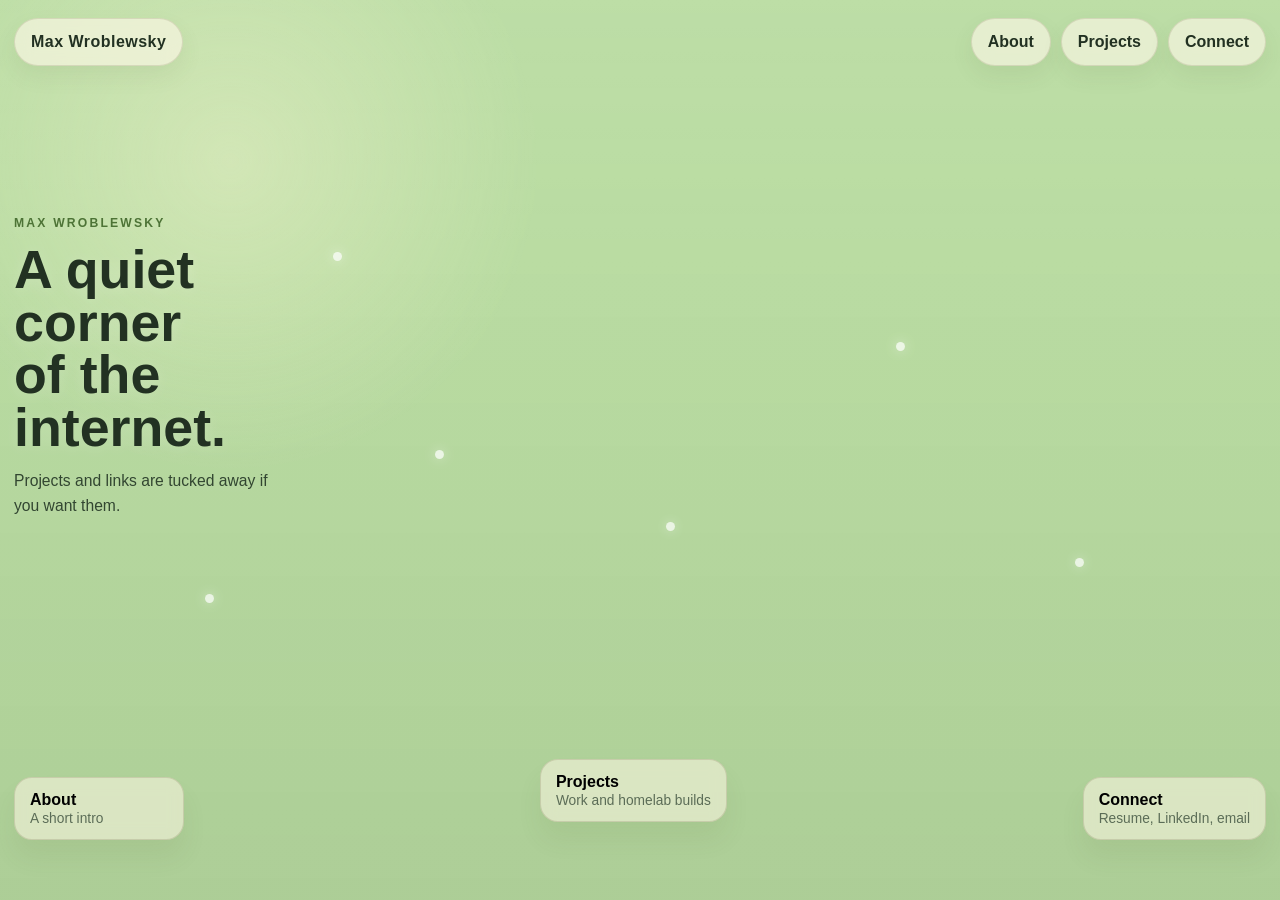
==== index.html @ dcedbb0b "Use uploaded background image and soften hero copy" ====
<!DOCTYPE html>
<html lang="en">
<head>
  <meta charset="UTF-8" />
  <meta name="viewport" content="width=device-width, initial-scale=1" />
  <title>Max Wroblewsky</title>
  <meta
    name="description"
    content="A scenic personal website for Max Wroblewsky with projects, contact links, and a garden-inspired visual design."
  />
  <link rel="stylesheet" href="style.css?v=13" />
</head>
<body>
  <div class="scene" aria-hidden="true">
    <div class="scene-image"></div>
    <div class="scene-overlay"></div>
    <div class="drift-petals">
      <span></span>
      <span></span>
      <span></span>
      <span></span>
      <span></span>
      <span></span>
    </div>
  </div>

  <header class="site-header">
    <a class="brand-chip" href="#home">Max Wroblewsky</a>
    <nav class="scene-nav" aria-label="Primary">
      <button class="chip-button" type="button" data-open="about-dialog">About</button>
      <button class="chip-button" type="button" data-open="projects-dialog">Projects</button>
      <button class="chip-button" type="button" data-open="connect-dialog">Connect</button>
    </nav>
  </header>

  <main class="page" id="home">
    <section class="scene-copy" aria-label="Welcome">
      <p class="eyebrow">Max Wroblewsky</p>
      <h1>A quiet corner of the internet.</h1>
      <p class="scene-description">
        Projects and links are tucked away if you want them.
      </p>
    </section>

    <div class="marker-row">
      <button class="path-marker" type="button" data-open="about-dialog">
        <span class="marker-label">About</span>
        <span class="marker-note">A short intro</span>
      </button>

      <button class="path-marker path-marker-featured" type="button" data-open="projects-dialog">
        <span class="marker-label">Projects</span>
        <span class="marker-note">Work and homelab builds</span>
      </button>

      <button class="path-marker" type="button" data-open="connect-dialog">
        <span class="marker-label">Connect</span>
        <span class="marker-note">Resume, LinkedIn, email</span>
      </button>
    </div>
  </main>

  <dialog class="garden-dialog" id="about-dialog" aria-labelledby="about-title">
    <article class="dialog-shell">
      <button class="dialog-close" type="button" aria-label="Close">X</button>
      <div class="dialog-content">
        <p class="eyebrow">About</p>
        <h2 id="about-title">A little about me</h2>
        <div class="dialog-copy">
          <img class="dialog-avatar" src="./assets/headshots/headshot-main.jpg" alt="Photo of Max Wroblewsky" />
          <div>
            <p>
              I’m Max Wroblewsky, an IT professional based in Calgary, Alberta. My background includes
              technical support, networking, infrastructure, endpoint management, and cloud-related work.
            </p>
            <p>
              I also spend a lot of time learning through homelab projects and hands-on builds. This site
              is intentionally more atmosphere than portfolio, but the work is here if you want to wander into it.
            </p>
          </div>
        </div>
      </div>
    </article>
  </dialog>

  <dialog class="garden-dialog" id="projects-dialog" aria-labelledby="projects-title">
    <article class="dialog-shell">
      <button class="dialog-close" type="button" aria-label="Close">X</button>
      <div class="dialog-content">
        <div class="dialog-header">
          <div>
            <p class="eyebrow">Projects</p>
            <h2 id="projects-title">Small paths into the work</h2>
          </div>
          <div class="project-tabs" role="tablist" aria-label="Project categories">
            <button class="tab-button is-active" type="button" data-tab="work" role="tab" aria-selected="true">Work</button>
            <button class="tab-button" type="button" data-tab="personal" role="tab" aria-selected="false">Personal</button>
          </div>
        </div>

        <div class="project-grid">
          <button class="project-card" type="button" data-group="work" data-project="endpoint">
            <img src="./images/Intune.png" alt="Endpoint management project thumbnail" />
            <span class="project-card-body">
              <span class="project-title">Endpoint Management</span>
              <span class="project-meta">Device Management and Microsoft Defender</span>
            </span>
          </button>

          <button class="project-card" type="button" data-group="work" data-project="infrastructure">
            <img src="./images/client-infrastructure.png" alt="Infrastructure rebuild thumbnail" />
            <span class="project-card-body">
              <span class="project-title">Infrastructure Rebuild</span>
              <span class="project-meta">Office environment and networking</span>
            </span>
          </button>

          <button class="project-card" type="button" data-group="work" data-project="servicenow">
            <img src="./images/servicenow.jpg" alt="ServiceNow thumbnail" />
            <span class="project-card-body">
              <span class="project-title">ServiceNow Service Desk</span>
              <span class="project-meta">ITIL and ticket workflows</span>
            </span>
          </button>

          <button class="project-card" type="button" data-group="work" data-project="network">
            <img src="./images/ciscopt.jpg" alt="Network design thumbnail" />
            <span class="project-card-body">
              <span class="project-title">Enterprise Network Design</span>
              <span class="project-meta">Cisco and multi-site routing</span>
            </span>
          </button>

          <button class="project-card" type="button" data-group="work" data-project="azure">
            <img src="./images/msazure.png" alt="Azure thumbnail" />
            <span class="project-card-body">
              <span class="project-title">Cloud Transformation</span>
              <span class="project-meta">Azure and hybrid architecture</span>
            </span>
          </button>

          <button class="project-card" type="button" data-group="work" data-project="security">
            <img src="./images/paloalto.png" alt="Security thumbnail" />
            <span class="project-card-body">
              <span class="project-title">Network Security Design</span>
              <span class="project-meta">Palo Alto and threat intelligence</span>
            </span>
          </button>

          <button class="project-card" type="button" data-group="personal" data-project="proxmox" hidden>
            <img src="./images/proxmox-tree.png" alt="Proxmox thumbnail" />
            <span class="project-card-body">
              <span class="project-title">Proxmox Cluster</span>
              <span class="project-meta">RAID 10 and VM infrastructure</span>
            </span>
          </button>

          <button class="project-card" type="button" data-group="personal" data-project="plex" hidden>
            <img src="./images/plex-dashboard.jpg" alt="Plex thumbnail" />
            <span class="project-card-body">
              <span class="project-title">Plex Media Server</span>
              <span class="project-meta">Remote streaming and automation</span>
            </span>
          </button>

          <button class="project-card" type="button" data-group="personal" data-project="mailcow" hidden>
            <img src="./images/mailcow.jpg" alt="Mailcow thumbnail" />
            <span class="project-card-body">
              <span class="project-title">Mail Server</span>
              <span class="project-meta">Mailcow, backups, and hardening</span>
            </span>
          </button>

          <button class="project-card" type="button" data-group="personal" data-project="ai" hidden>
            <img src="./images/ai.png" alt="AI thumbnail" />
            <span class="project-card-body">
              <span class="project-title">AI / LLM</span>
              <span class="project-meta">Local text and image generation</span>
            </span>
          </button>

          <button class="project-card" type="button" data-group="personal" data-project="cisco-lab" hidden>
            <img src="./images/cisco-lab.png" alt="Cisco lab thumbnail" />
            <span class="project-card-body">
              <span class="project-title">Cisco Lab</span>
              <span class="project-meta">VLANs, trunking, and ACLs</span>
            </span>
          </button>
        </div>
      </div>
    </article>
  </dialog>

  <dialog class="garden-dialog" id="connect-dialog" aria-labelledby="connect-title">
    <article class="dialog-shell">
      <button class="dialog-close" type="button" aria-label="Close">X</button>
      <div class="dialog-content">
        <p class="eyebrow">Connect</p>
        <h2 id="connect-title">If you want the links, they’re here.</h2>
        <div class="link-stack">
          <a class="garden-link" href="mailto:max@wroblewsky.com">Email</a>
          <a class="garden-link" href="https://www.linkedin.com/in/max-wroblewsky-a6492a345/" target="_blank" rel="noopener">LinkedIn</a>
          <a class="garden-link" href="./assets/docs/Max-Wroblewsky-Resume.pdf" target="_blank" rel="noopener">Resume PDF</a>
          <span class="garden-location">Calgary, AB</span>
        </div>
      </div>
    </article>
  </dialog>

  <dialog class="garden-dialog project-detail-dialog" id="project-detail-dialog" aria-labelledby="project-detail-title">
    <article class="dialog-shell detail-shell">
      <button class="dialog-close" type="button" aria-label="Close">X</button>
      <div class="dialog-content detail-content">
        <div>
          <p class="eyebrow" id="project-detail-group">Project</p>
          <h2 id="project-detail-title"></h2>
          <p class="detail-meta" id="project-detail-meta"></p>
          <div id="project-detail-text"></div>
        </div>
        <figure class="detail-figure">
          <img id="project-detail-image" src="" alt="" />
          <figcaption id="project-detail-caption"></figcaption>
        </figure>
      </div>
    </article>
  </dialog>

  <script>
    const modalButtons = document.querySelectorAll("[data-open]");
    const dialogs = document.querySelectorAll(".garden-dialog");
    const tabButtons = document.querySelectorAll(".tab-button");
    const projectCards = document.querySelectorAll(".project-card");
    const detailDialog = document.getElementById("project-detail-dialog");
    const detailGroup = document.getElementById("project-detail-group");
    const detailTitle = document.getElementById("project-detail-title");
    const detailMeta = document.getElementById("project-detail-meta");
    const detailText = document.getElementById("project-detail-text");
    const detailImage = document.getElementById("project-detail-image");
    const detailCaption = document.getElementById("project-detail-caption");

    const projectData = {
      endpoint: {
        group: "Professional / Work Project",
        title: "Endpoint Management",
        meta: "Device Management and Microsoft Defender",
        image: "./images/Intune.png",
        alt: "Microsoft Intune and Defender configuration",
        caption: "Intune and Defender",
        paragraphs: [
          "Custom configured Intune policies and Microsoft Defender updates, strengthening endpoint security and compliance across user devices."
        ]
      },
      infrastructure: {
        group: "Professional / Work Project",
        title: "Client Office Infrastructure Rebuild",
        meta: "IT Infrastructure and Networking",
        image: "./images/client-infrastructure.png",
        alt: "Office networking and systems rebuild",
        caption: "Infrastructure rebuild",
        paragraphs: [
          "Built a client's IT environment after an office move.",
          "Configured firewall, router, switches, and VOIP systems, deployed two domain controllers, set up TVs with mini PCs, and prepared end-user workstations with docks and cable management."
        ]
      },
      servicenow: {
        group: "Professional / Work Project",
        title: "ServiceNow Service Desk",
        meta: "ITIL and ServiceNow",
        image: "./images/servicenow.jpg",
        alt: "ServiceNow incident queue",
        caption: "Service desk practice",
        paragraphs: [
          "Worked in a simulated IT service desk environment using ServiceNow.",
          "Logged, categorized, and resolved incident tickets while following ITIL best practices for escalation and problem management."
        ]
      },
      network: {
        group: "Professional / Work Project",
        title: "Multi-Site Enterprise Network Design",
        meta: "Network Design and Cisco",
        image: "./images/ciscopt.jpg",
        alt: "Packet Tracer enterprise network diagram",
        caption: "Enterprise topology",
        paragraphs: [
          "Built a logical multi-site enterprise network in Packet Tracer with VLANs, subnetting and summarization, redundant gateways, and mixed OSPF and EIGRP routing.",
          "The design focused on scalability, security, and practical enterprise architecture."
        ]
      },
      azure: {
        group: "Professional / Work Project",
        title: "WIT Cloud Transformation",
        meta: "Cloud Architecture and Azure",
        image: "./images/msazure.png",
        alt: "Azure architecture diagram",
        caption: "Azure hybrid design",
        paragraphs: [
          "Collaborated on a hybrid cloud design using Azure.",
          "Built Entra ID and RBAC layouts, resource groups, secure connectivity, disaster recovery planning, monitoring, and supporting diagrams and cost analysis."
        ]
      },
      security: {
        group: "Professional / Work Project",
        title: "Advanced Network Security Design",
        meta: "Firewall Security and Threat Intelligence",
        image: "./images/paloalto.png",
        alt: "Palo Alto firewall security rules",
        caption: "Palo Alto security",
        paragraphs: [
          "Built a secure environment with Palo Alto firewalls, including geo-blocking, file and domain blocking, syslog forwarding, and threat feed integration.",
          "Implemented reconnaissance protection and researched disaster recovery options to strengthen overall resilience."
        ]
      },
      proxmox: {
        group: "Personal / Homelab Project",
        title: "Proxmox Cluster",
        meta: "RAID 10 and VM infrastructure",
        image: "./images/proxmox-tree.png",
        alt: "Proxmox inventory",
        caption: "Proxmox inventory",
        paragraphs: [
          "Two Proxmox nodes clustered with shared storage pools and VLAN-segmented networks.",
          "I run game servers, utility containers, media services, and AI workloads across the environment."
        ]
      },
      plex: {
        group: "Personal / Homelab Project",
        title: "Plex Media Server",
        meta: "Media Server and Remote Streaming",
        image: "./images/plex-dashboard.jpg",
        alt: "Plex dashboard",
        caption: "Plex media server",
        paragraphs: [
          "Dedicated VM for media with tuned networking for smooth local and remote playback.",
          "Automated library updates and periodic backups keep the service dependable."
        ]
      },
      mailcow: {
        group: "Personal / Homelab Project",
        title: "Mail Server",
        meta: "Mailcow, backups, and hardening",
        image: "./images/mailcow.jpg",
        alt: "Mailcow interface",
        caption: "Mail server",
        paragraphs: [
          "Self-hosted Mailcow stack on a hardened VM with reverse proxy and DNS configuration.",
          "Configured DKIM, DMARC, SPF, off-box snapshots, and encrypted backups to cold storage."
        ]
      },
      ai: {
        group: "Personal / Homelab Project",
        title: "AI / LLM",
        meta: "Text generation and image generation",
        image: "./images/ai.png",
        alt: "Local AI node screen",
        caption: "Local LLM",
        paragraphs: [
          "Local LLM and image generation stack for private workflows, experimentation, and continuous learning."
        ]
      },
      "cisco-lab": {
        group: "Personal / Homelab Project",
        title: "Cisco Lab",
        meta: "VLANs, trunking, and ACLs",
        image: "./images/cisco-lab.png",
        alt: "Cisco router and switch",
        caption: "Cisco homelab",
        paragraphs: [
          "ISR router and Catalyst switch for routing, inter-VLAN, and access control testing.",
          "Integrated with the wider homelab through tagged uplinks to the Proxmox hosts."
        ]
      }
    };

    const openDialog = (id) => {
      const dialog = document.getElementById(id);
      if (dialog) {
        dialog.showModal();
      }
    };

    const closeDialog = (dialog) => dialog.close();

    modalButtons.forEach((button) => {
      button.addEventListener("click", () => openDialog(button.dataset.open));
    });

    dialogs.forEach((dialog) => {
      const closeButton = dialog.querySelector(".dialog-close");

      closeButton?.addEventListener("click", () => closeDialog(dialog));

      dialog.addEventListener("click", (event) => {
        const shell = dialog.querySelector(".dialog-shell");
        const rect = shell.getBoundingClientRect();
        const clickedInside =
          event.clientX >= rect.left &&
          event.clientX <= rect.right &&
          event.clientY >= rect.top &&
          event.clientY <= rect.bottom;

        if (!clickedInside) {
          closeDialog(dialog);
        }
      });
    });

    const setTab = (group) => {
      tabButtons.forEach((button) => {
        const active = button.dataset.tab === group;
        button.classList.toggle("is-active", active);
        button.setAttribute("aria-selected", String(active));
      });

      projectCards.forEach((card) => {
        card.hidden = card.dataset.group !== group;
      });
    };

    tabButtons.forEach((button) => {
      button.addEventListener("click", () => setTab(button.dataset.tab));
    });

    projectCards.forEach((card) => {
      card.addEventListener("click", () => {
        const project = projectData[card.dataset.project];
        if (!project) {
          return;
        }

        detailGroup.textContent = project.group;
        detailTitle.textContent = project.title;
        detailMeta.textContent = project.meta;
        detailText.innerHTML = project.paragraphs.map((paragraph) => `<p>${paragraph}</p>`).join("");
        detailImage.src = project.image;
        detailImage.alt = project.alt;
        detailCaption.textContent = project.caption;
        detailDialog.showModal();
      });
    });

    setTab("work");
  </script>
</body>
</html>
---- style.css ----
:root{
  --paper:rgba(255, 248, 232, 0.62);
  --paper-strong:rgba(255, 249, 236, 0.94);
  --line:rgba(93, 78, 43, 0.14);
  --text:#223122;
  --muted:#5b6c57;
  --accent:#719e4e;
  --accent-deep:#4d7336;
  --shadow:0 24px 44px rgba(58, 73, 42, 0.16);
  --page-max:1260px;
}

*{box-sizing:border-box}
html{scroll-behavior:smooth}
body{
  margin:0;
  min-height:100vh;
  overflow-x:hidden;
  color:var(--text);
  font:16px/1.6 "Trebuchet MS","Segoe UI",Tahoma,sans-serif;
  background:#b9dca1;
}

.scene{
  position:fixed;
  inset:0;
  z-index:0;
  overflow:hidden;
  pointer-events:none;
}
.scene-image,
.scene-overlay{
  position:absolute;
  inset:0;
}
.scene-image{
  background-image:url("./assets/backgrounds/studio-ghibli-stone-path-desktop-wallpaper-4k.jpg");
  background-size:cover;
  background-position:center center;
  transform:scale(1.02);
}
.scene-overlay{
  background:
    radial-gradient(circle at 18% 18%, rgba(255, 249, 218, 0.34), transparent 24%),
    linear-gradient(180deg, rgba(255,255,255,0.06), rgba(255,255,255,0.02) 28%, rgba(34, 48, 34, 0.08) 100%);
}

.drift-petals{
  position:absolute;
  inset:0;
}
.drift-petals span{
  position:absolute;
  width:9px;
  height:9px;
  border-radius:50%;
  background:rgba(255,255,255,0.72);
  box-shadow:0 0 12px rgba(255,255,255,0.48);
  animation:petalFloat 16s linear infinite;
}
.drift-petals span:nth-child(1){left:16%; top:66%; animation-delay:0s}
.drift-petals span:nth-child(2){left:34%; top:50%; animation-delay:2s}
.drift-petals span:nth-child(3){left:52%; top:58%; animation-delay:5s}
.drift-petals span:nth-child(4){left:70%; top:38%; animation-delay:7s}
.drift-petals span:nth-child(5){left:84%; top:62%; animation-delay:9s}
.drift-petals span:nth-child(6){left:26%; top:28%; animation-delay:12s}

.site-header,
.page{
  position:relative;
  z-index:1;
}
.site-header{
  width:min(var(--page-max), calc(100% - 28px));
  margin:0 auto;
  padding:18px 0 0;
  display:flex;
  justify-content:space-between;
  align-items:flex-start;
  gap:16px;
}
.brand-chip,
.chip-button{
  background:var(--paper);
  border:1px solid var(--line);
  color:var(--text);
  box-shadow:0 10px 22px rgba(73, 92, 50, 0.08);
  backdrop-filter:blur(10px);
}
.brand-chip{
  display:inline-flex;
  align-items:center;
  padding:10px 16px;
  border-radius:999px;
  text-decoration:none;
  font-weight:800;
  letter-spacing:.03em;
}
.scene-nav{
  display:flex;
  flex-wrap:wrap;
  gap:10px;
}
.chip-button{
  padding:10px 16px;
  border-radius:999px;
  font:inherit;
  font-weight:800;
  cursor:pointer;
}

.page{
  width:min(var(--page-max), calc(100% - 28px));
  margin:0 auto;
  min-height:calc(100vh - 84px);
  display:flex;
  flex-direction:column;
  justify-content:space-between;
}

.scene-copy{
  max-width:380px;
  padding-top:clamp(88px, 12vw, 148px);
  text-shadow:0 2px 14px rgba(255,255,255,0.18);
}
.eyebrow{
  margin:0 0 10px;
  color:var(--accent-deep);
  font-size:.76rem;
  font-weight:800;
  letter-spacing:.18em;
  text-transform:uppercase;
}
.scene-copy h1{
  margin:0;
  max-width:10ch;
  font-size:clamp(2.2rem, 4.2vw, 4rem);
  line-height:.98;
  text-wrap:balance;
}
.scene-description{
  margin:14px 0 0;
  max-width:32ch;
  color:#324631;
  font-size:.98rem;
}

.marker-row{
  display:flex;
  justify-content:space-between;
  align-items:flex-end;
  gap:14px;
  padding:0 0 42px;
}
.path-marker{
  display:flex;
  flex-direction:column;
  align-items:flex-start;
  gap:2px;
  padding:13px 15px;
  border:1px solid rgba(89, 72, 39, 0.15);
  border-radius:18px;
  background:rgba(255, 247, 230, 0.54);
  box-shadow:0 18px 24px rgba(83, 99, 57, 0.08);
  backdrop-filter:blur(8px);
  cursor:pointer;
  text-align:left;
  min-width:170px;
}
.path-marker-featured{
  transform:translateY(-18px);
}
.marker-label{
  font-weight:900;
  font-size:1rem;
}
.marker-note{
  color:var(--muted);
  font-size:.86rem;
}

.garden-dialog{
  width:min(1000px, calc(100vw - 24px));
  border:0;
  padding:0;
  background:transparent;
}
.garden-dialog::backdrop{
  background:rgba(71, 93, 47, 0.2);
  backdrop-filter:blur(10px);
}
.dialog-shell{
  position:relative;
  padding:24px;
  border-radius:32px;
  background:linear-gradient(180deg, var(--paper-strong), rgba(244, 236, 213, 0.97));
  border:1px solid rgba(89, 72, 39, 0.14);
  box-shadow:0 30px 50px rgba(62, 79, 43, 0.18);
}
.dialog-close{
  position:absolute;
  top:14px;
  right:14px;
  width:40px;
  height:40px;
  border:0;
  border-radius:50%;
  background:#eef5de;
  color:var(--text);
  font:inherit;
  font-weight:900;
  cursor:pointer;
}
.dialog-content h2{
  margin:0 0 14px;
  font-size:clamp(1.8rem, 4vw, 2.7rem);
}
.dialog-copy{
  display:grid;
  grid-template-columns:120px 1fr;
  gap:20px;
  align-items:start;
}
.dialog-avatar{
  width:120px;
  height:120px;
  border-radius:50%;
  object-fit:cover;
  border:4px solid rgba(255,255,255,0.88);
}

.dialog-header{
  display:flex;
  justify-content:space-between;
  gap:18px;
  align-items:flex-end;
}
.project-tabs{
  display:flex;
  flex-wrap:wrap;
  gap:10px;
}
.tab-button{
  border:0;
  cursor:pointer;
  padding:10px 16px;
  border-radius:999px;
  font:inherit;
  font-weight:800;
  color:var(--text);
  background:rgba(255,255,255,0.58);
  box-shadow:inset 0 0 0 1px rgba(95, 81, 46, 0.12);
}
.tab-button.is-active{
  background:linear-gradient(180deg, #87b85d, #6f9d49);
  color:#f8ffef;
}

.project-grid{
  margin-top:20px;
  display:grid;
  grid-template-columns:repeat(3, minmax(0, 1fr));
  gap:16px;
}
.project-card{
  padding:0;
  border:0;
  border-radius:24px;
  overflow:hidden;
  background:transparent;
  text-align:left;
  cursor:pointer;
  box-shadow:var(--shadow);
  transition:transform .2s ease, box-shadow .2s ease;
}
.project-card:hover,
.project-card:focus-visible{
  transform:translateY(-4px);
  box-shadow:0 24px 34px rgba(66, 83, 46, 0.18);
}
.project-card img{
  display:block;
  width:100%;
  height:170px;
  object-fit:cover;
}
.project-card-body{
  display:block;
  min-height:114px;
  padding:16px;
  background:linear-gradient(180deg, rgba(255,255,255,0.95), rgba(245,240,223,0.97));
}
.project-title,
.project-meta{
  display:block;
}
.project-title{
  font-weight:900;
  font-size:1.03rem;
}
.project-meta{
  margin-top:8px;
  color:var(--muted);
  font-size:.92rem;
}

.link-stack{
  display:flex;
  flex-wrap:wrap;
  gap:12px;
  margin-top:8px;
}
.garden-link,
.garden-location{
  display:inline-flex;
  align-items:center;
  justify-content:center;
  min-height:48px;
  padding:12px 18px;
  border-radius:999px;
  background:rgba(255,255,255,0.62);
  border:1px solid var(--line);
  text-decoration:none;
  color:var(--text);
  font-weight:800;
}

.detail-shell{
  padding:26px;
}
.detail-content{
  display:grid;
  grid-template-columns:1.08fr .92fr;
  gap:22px;
}
.detail-meta{
  margin:0 0 16px;
  color:var(--muted);
  font-weight:700;
}
.detail-content p{
  margin-top:0;
}
.detail-figure{
  margin:0;
  overflow:hidden;
  border-radius:24px;
  background:#fff;
  box-shadow:0 18px 28px rgba(66, 83, 46, 0.12);
}
.detail-figure img{
  display:block;
  width:100%;
  height:100%;
  min-height:260px;
  object-fit:cover;
}
.detail-figure figcaption{
  padding:10px 14px 14px;
  color:var(--muted);
  font-size:.92rem;
}

button,
a{
  -webkit-tap-highlight-color:transparent;
}
button:focus-visible,
a:focus-visible{
  outline:3px solid rgba(113, 158, 78, 0.24);
  outline-offset:3px;
}

@keyframes petalFloat{
  0%{
    opacity:0;
    transform:translate3d(0, 12px, 0) scale(.85);
  }
  12%{
    opacity:.9;
  }
  70%{
    opacity:.74;
  }
  100%{
    opacity:0;
    transform:translate3d(32px, -96px, 0) scale(1.1);
  }
}

@media (max-width:980px){
  .project-grid{
    grid-template-columns:repeat(2, minmax(0, 1fr));
  }
  .detail-content{
    grid-template-columns:1fr;
  }
  .marker-row{
    justify-content:center;
    flex-wrap:wrap;
  }
  .path-marker-featured{
    transform:none;
  }
}

@media (max-width:720px){
  .site-header,
  .page{
    width:min(var(--page-max), calc(100% - 20px));
  }
  .site-header{
    flex-direction:column;
    align-items:flex-start;
  }
  .scene-copy{
    max-width:340px;
    padding-top:54px;
  }
  .scene-copy h1{
    max-width:11ch;
    font-size:2rem;
  }
  .scene-description{
    max-width:28ch;
    font-size:.94rem;
  }
  .project-grid{
    grid-template-columns:1fr;
  }
  .dialog-copy,
  .dialog-header{
    grid-template-columns:1fr;
    display:grid;
  }
  .dialog-header{
    gap:14px;
  }
  .dialog-avatar{
    width:96px;
    height:96px;
  }
  .marker-row{
    align-items:stretch;
    padding-bottom:24px;
  }
  .path-marker{
    min-width:unset;
    width:100%;
  }
}

@media (prefers-reduced-motion:reduce){
  *,
  *::before,
  *::after{
    animation:none !important;
    transition:none !important;
    scroll-behavior:auto !important;
  }
}
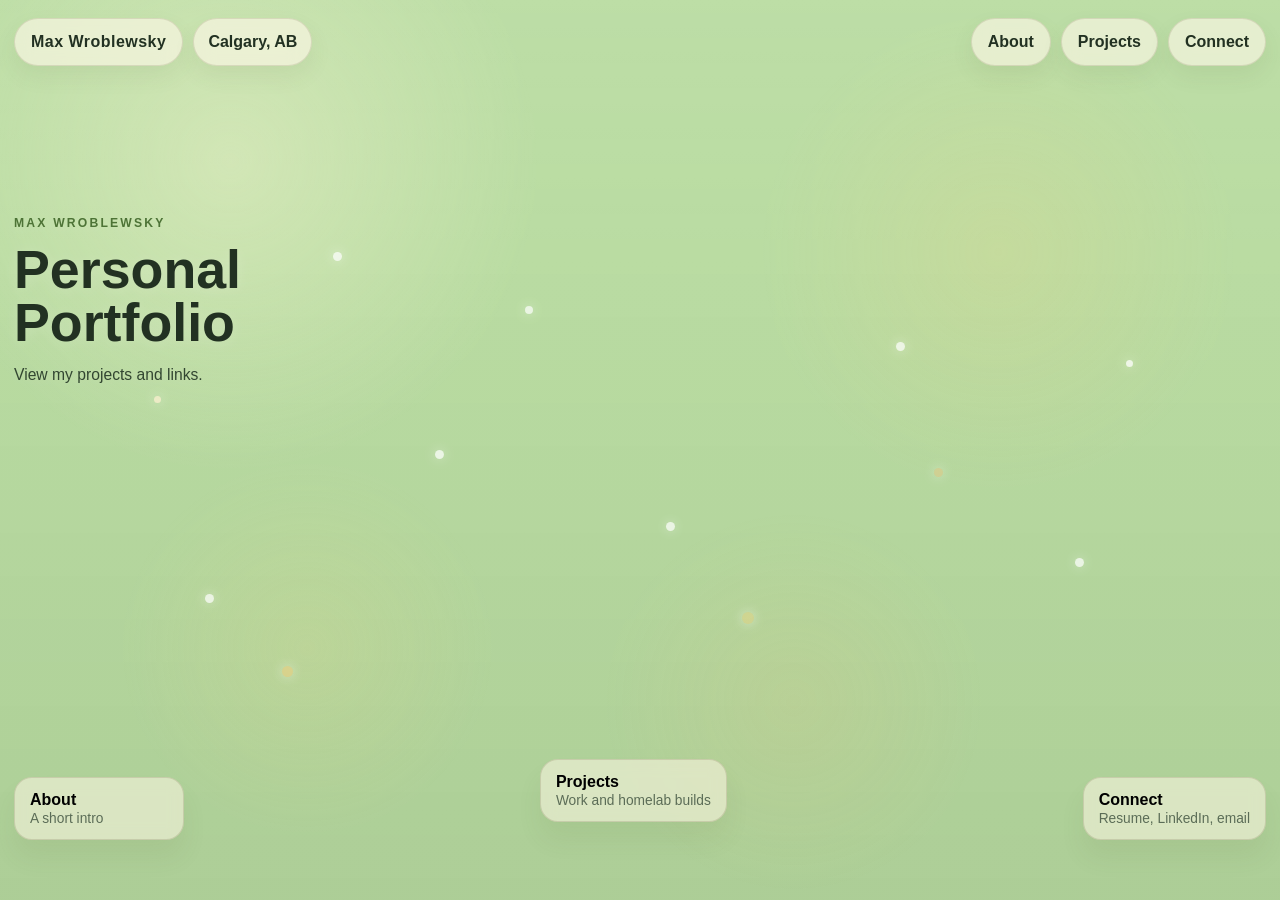
==== commit 6b267aa5: "Refine homepage copy and add warmer floating accents" ====
--- a/index.html
+++ b/index.html
@@ -21,11 +21,20 @@
       <span></span>
       <span></span>
       <span></span>
+      <span></span>
+      <span></span>
+      <span></span>
+      <span></span>
+      <span></span>
+      <span></span>
     </div>
   </div>
 
   <header class="site-header">
-    <a class="brand-chip" href="#home">Max Wroblewsky</a>
+    <div class="brand-group">
+      <a class="brand-chip" href="#home">Max Wroblewsky</a>
+      <span class="location-chip">Calgary, AB</span>
+    </div>
     <nav class="scene-nav" aria-label="Primary">
       <button class="chip-button" type="button" data-open="about-dialog">About</button>
       <button class="chip-button" type="button" data-open="projects-dialog">Projects</button>
@@ -36,9 +45,9 @@
   <main class="page" id="home">
     <section class="scene-copy" aria-label="Welcome">
       <p class="eyebrow">Max Wroblewsky</p>
-      <h1>A quiet corner of the internet.</h1>
+      <h1>Personal Portfolio</h1>
       <p class="scene-description">
-        Projects and links are tucked away if you want them.
+        View my projects and links.
       </p>
     </section>
 
@@ -72,10 +81,6 @@
             <p>
               I’m Max Wroblewsky, an IT professional based in Calgary, Alberta. My background includes
               technical support, networking, infrastructure, endpoint management, and cloud-related work.
-            </p>
-            <p>
-              I also spend a lot of time learning through homelab projects and hands-on builds. This site
-              is intentionally more atmosphere than portfolio, but the work is here if you want to wander into it.
             </p>
           </div>
         </div>
@@ -201,7 +206,6 @@
           <a class="garden-link" href="mailto:max@wroblewsky.com">Email</a>
           <a class="garden-link" href="https://www.linkedin.com/in/max-wroblewsky-a6492a345/" target="_blank" rel="noopener">LinkedIn</a>
           <a class="garden-link" href="./assets/docs/Max-Wroblewsky-Resume.pdf" target="_blank" rel="noopener">Resume PDF</a>
-          <span class="garden-location">Calgary, AB</span>
         </div>
       </div>
     </article>
--- a/style.css
+++ b/style.css
@@ -42,6 +42,9 @@
 .scene-overlay{
   background:
     radial-gradient(circle at 18% 18%, rgba(255, 249, 218, 0.34), transparent 24%),
+    radial-gradient(circle at 78% 28%, rgba(255, 210, 130, 0.16), transparent 20%),
+    radial-gradient(circle at 62% 78%, rgba(255, 186, 112, 0.10), transparent 18%),
+    radial-gradient(circle at 24% 72%, rgba(248, 218, 135, 0.14), transparent 16%),
     linear-gradient(180deg, rgba(255,255,255,0.06), rgba(255,255,255,0.02) 28%, rgba(34, 48, 34, 0.08) 100%);
 }
 
@@ -64,6 +67,12 @@
 .drift-petals span:nth-child(4){left:70%; top:38%; animation-delay:7s}
 .drift-petals span:nth-child(5){left:84%; top:62%; animation-delay:9s}
 .drift-petals span:nth-child(6){left:26%; top:28%; animation-delay:12s}
+.drift-petals span:nth-child(7){left:12%; top:44%; animation-delay:1s; width:7px; height:7px; background:rgba(255, 241, 211, 0.72)}
+.drift-petals span:nth-child(8){left:22%; top:74%; animation-delay:4s; width:11px; height:11px; background:rgba(255, 208, 126, 0.44)}
+.drift-petals span:nth-child(9){left:41%; top:34%; animation-delay:6s; width:8px; height:8px; background:rgba(255,255,255,0.7)}
+.drift-petals span:nth-child(10){left:58%; top:68%; animation-delay:8s; width:12px; height:12px; background:rgba(248, 216, 132, 0.38)}
+.drift-petals span:nth-child(11){left:73%; top:52%; animation-delay:10s; width:9px; height:9px; background:rgba(255, 192, 126, 0.34)}
+.drift-petals span:nth-child(12){left:88%; top:40%; animation-delay:13s; width:7px; height:7px; background:rgba(255,255,255,0.75)}
 
 .site-header,
 .page{
@@ -79,8 +88,15 @@
   align-items:flex-start;
   gap:16px;
 }
+.brand-group{
+  display:flex;
+  flex-wrap:wrap;
+  align-items:center;
+  gap:10px;
+}
 .brand-chip,
-.chip-button{
+.chip-button,
+.location-chip{
   background:var(--paper);
   border:1px solid var(--line);
   color:var(--text);
@@ -95,6 +111,13 @@
   text-decoration:none;
   font-weight:800;
   letter-spacing:.03em;
+}
+.location-chip{
+  display:inline-flex;
+  align-items:center;
+  padding:10px 14px;
+  border-radius:999px;
+  font-weight:700;
 }
 .scene-nav{
   display:flex;
